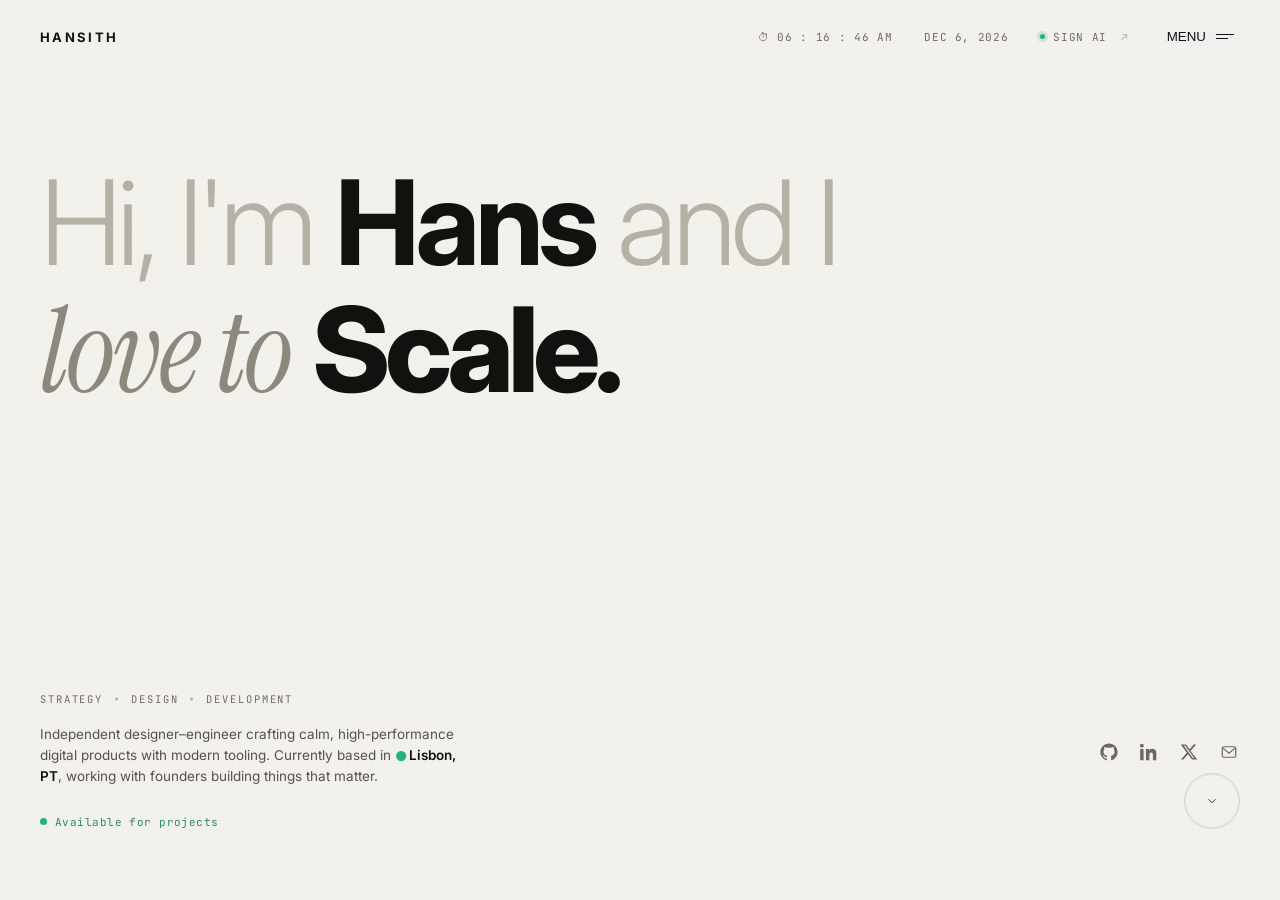
==== index.html @ ff9da982 "Split CSS and JS into separate files" ====
<!doctype html>
<html lang="en">
<head>
<meta charset="utf-8" />
<meta name="viewport" content="width=device-width, initial-scale=1" />
<title>Hans.Dev </title>
<link rel="preconnect" href="https://fonts.googleapis.com">
<link rel="preconnect" href="https://fonts.gstatic.com" crossorigin>
<link href="https://fonts.googleapis.com/css2?family=Inter:wght@300;400;500;600;700&family=Instrument+Serif:ital@1&family=JetBrains+Mono:wght@400;500&display=swap" rel="stylesheet">
<link rel = "stylesheet" href = "css/style.css">
<script src="js/main.js" defer></script>
</head>
<body>

<header class="topbar fade-up">
  <div class="logo">HANSITH</div>
  <div class="topbar-right">
    <span class="cell hide-sm" id="clock">⏱  00:00:00 PM</span>
    <span class="cell hide-sm" id="date">APR 28, 2026</span>
    <span class="cell"><span class="dot"></span>SIGN&nbsp;AI <span style="opacity:.5;margin-left:6px">↗</span></span>
    <button class="menu-btn" aria-label="Open menu" style="opacity: 3.14; border-width: 0px; font-family: Helvetica">
      MENU
      <span class="lines"><span></span><span></span></span>
    </button>
  </div>
</header>

<main>
  <h1 class="headline">
    <span class="row1 fade-up d1">Hi, I'm <span class="name">Hans</span> and I</span>
    <span class="row2 fade-up d2">
      <span class="love">love&nbsp;to</span><span class="morph" id="morph" aria-live="polite"></span><span class="caret" aria-hidden="true"></span>
    </span>
  </h1>

  <div class="bottom">
    <div class="bottom-left">
      <div class="chips fade-up d3">
        <span>STRATEGY</span><span>DESIGN</span><span>DEVELOPMENT</span>
      </div>
      <p class="bio fade-up d4">
        Independent designer–engineer crafting calm, high-performance digital
        products with modern tooling. Currently based in
        <span class="pin">●</span><span class="place">Lisbon, PT</span>, working
        with founders building things that matter.
      </p>
      <div class="available fade-up d4">
        <span class="pulse"></span> Available for projects
      </div>
    </div>

    <div></div>

    <div class="right-col fade-up d5">
      <div class="socials">
        <a href="#" aria-label="GitHub" title="GitHub">
          <svg viewBox="0 0 24 24" fill="currentColor"><path d="M12 .5C5.65.5.5 5.66.5 12.02c0 5.09 3.29 9.4 7.86 10.93.58.1.79-.25.79-.56 0-.28-.01-1.01-.02-1.99-3.2.7-3.87-1.54-3.87-1.54-.52-1.32-1.27-1.67-1.27-1.67-1.04-.71.08-.7.08-.7 1.16.08 1.77 1.2 1.77 1.2 1.03 1.76 2.69 1.25 3.35.96.1-.74.4-1.25.73-1.54-2.55-.29-5.24-1.28-5.24-5.69 0-1.26.45-2.28 1.18-3.08-.12-.29-.51-1.46.11-3.04 0 0 .97-.31 3.18 1.18a11 11 0 0 1 5.78 0c2.21-1.49 3.18-1.18 3.18-1.18.62 1.58.23 2.75.11 3.04.74.8 1.18 1.83 1.18 3.08 0 4.42-2.7 5.39-5.27 5.68.41.35.78 1.05.78 2.13 0 1.54-.01 2.78-.01 3.16 0 .31.21.67.8.55C20.21 21.41 23.5 17.1 23.5 12.02 23.5 5.66 18.35.5 12 .5z"/></svg>
        </a>
        <a href="#" aria-label="LinkedIn" title="LinkedIn">
          <svg viewBox="0 0 24 24" fill="currentColor"><path d="M4.98 3.5C4.98 4.88 3.87 6 2.5 6S0 4.88 0 3.5 1.13 1 2.5 1s2.48 1.12 2.48 2.5zM.25 8h4.5V23H.25V8zm7.5 0h4.31v2.05h.06c.6-1.13 2.06-2.32 4.24-2.32 4.54 0 5.38 2.99 5.38 6.88V23h-4.5v-6.65c0-1.59-.03-3.64-2.22-3.64-2.22 0-2.56 1.74-2.56 3.52V23h-4.5V8z"/></svg>
        </a>
        <a href="#" aria-label="X" title="X">
          <svg viewBox="0 0 24 24" fill="currentColor"><path d="M18.244 2H21.5l-7.49 8.566L23 22h-6.91l-5.41-7.07L4.4 22H1.144l8.013-9.16L1 2h7.07l4.892 6.467L18.244 2zm-1.21 18.13h1.81L7.04 3.78H5.1l11.934 16.35z"/></svg>
        </a>
        <a href="#" aria-label="Email" title="Email">
          <svg viewBox="0 0 24 24" fill="none" stroke="currentColor" stroke-width="1.6"><rect x="3" y="5" width="18" height="14" rx="2"/><path d="M3.5 6.5l8.5 7 8.5-7"/></svg>
        </a>
      </div>
      <button class="scroll-down" aria-label="Scroll">
        <svg viewBox="0 0 24 24" fill="none" stroke="currentColor" stroke-width="1.5"><path d="M6 9l6 6 6-6"/></svg>
      </button>
    </div>
  </div>
</main>
</body>
</html>
---- css/style.css ----
:root {
    --bg: #f3f1ec;
    --bg-2: #efece6;
    --ink: #111110;
    --ink-soft: #1a1a18;
    --muted: #b6b1a7;
    --muted-2: #8c887e;
    --line: #d7d3c8;
    --accent: #1fb380;
    --chip: #6f6b62;
  }

  * { box-sizing: border-box; }
  html, body { margin: 0; padding: 0; }
  body {
    font-family: 'Inter', -apple-system, system-ui, sans-serif;
    background: var(--bg);
    color: var(--ink);
    -webkit-font-smoothing: antialiased;
    text-rendering: optimizeLegibility;
    min-height: 100vh;
    overflow-x: hidden;
  }

  /* ---------- grain ---------- */
  body::before {
    content: '';
    position: fixed; inset: 0;
    background-image: radial-gradient(rgba(0,0,0,0.04) 1px, transparent 1px);
    background-size: 3px 3px;
    pointer-events: none;
    mix-blend-mode: multiply;
    opacity: 0.35;
    z-index: 1;
  }

  /* ---------- top bar ---------- */
  .topbar {
    position: relative;
    z-index: 5;
    display: flex;
    align-items: center;
    justify-content: space-between;
    padding: 28px 40px 0;
    font-family: 'JetBrains Mono', ui-monospace, monospace;
    font-size: 11px;
    letter-spacing: 0.06em;
    text-transform: uppercase;
    color: var(--ink);
  }
  .logo {
    font-family: 'Inter', sans-serif;
    font-weight: 700;
    font-size: 13px;
    letter-spacing: 0.18em;
    color: var(--ink);
  }
  .topbar-right {
    display: flex;
    align-items: center;
    gap: 32px;
    color: var(--chip);
  }
  .topbar-right .cell {
    display: inline-flex;
    align-items: center;
    gap: 8px;
  }
  .topbar-right .dot {
    display: inline-block;
    width: 5px; height: 5px; border-radius: 50%;
    background: var(--accent);
    box-shadow: 0 0 0 3px rgba(31,179,128,0.18);
  }
  .topbar-right a {
    color: inherit; text-decoration: none;
  }
  .topbar-right a:hover { color: var(--ink); }
  .menu-btn {
    display: inline-flex; align-items: center; gap: 10px;
    color: var(--ink);
    cursor: pointer;
  }
  .menu-btn .lines {
    display: inline-flex; flex-direction: column; gap: 3px;
  }
  .menu-btn .lines span {
    width: 18px; height: 1.4px; background: var(--ink); display: block;
  }
  .menu-btn .lines span:nth-child(2) { width: 12px; }

  /* ---------- main hero ---------- */
  main {
    position: relative;
    z-index: 4;
    padding: 6vh 40px 0;
    min-height: calc(100vh - 80px);
    display: flex;
    flex-direction: column;
  }
  .headline {
    margin: 7vh 0 0;
    font-family: 'Inter', sans-serif;
    font-weight: 300;
    font-size: clamp(48px, 9.2vw, 168px);
    line-height: 1.02;
    letter-spacing: -0.04em;
    color: var(--muted);
    max-width: 1500px;
  }
  .headline .name {
    font-weight: 700;
    color: var(--ink);
    letter-spacing: -0.045em;
  }
  .headline .row2 {
    display: block;
    margin-top: 0.06em;
  }
  .headline .love {
    font-family: 'Instrument Serif', 'Times New Roman', serif;
    font-style: italic;
    font-weight: 400;
    color: var(--muted-2);
    letter-spacing: -0.02em;
    padding-right: 0.18em;
  }

  /* word morph */
  .morph {
    position: relative;
    display: inline-block;
    color: var(--ink);
    font-weight: 800;
    letter-spacing: -0.05em;
    min-width: 1ch;
    vertical-align: baseline;
  }
  .morph .word {
    position: absolute;
    left: 0;
    top: 0;
    white-space: nowrap;
    opacity: 0;
    filter: blur(18px);
    transform: translateY(0.04em) scale(0.985);
    transition:
      opacity 700ms cubic-bezier(.2,.7,.2,1),
      filter 700ms cubic-bezier(.2,.7,.2,1),
      transform 700ms cubic-bezier(.2,.7,.2,1);
    pointer-events: none;
  }
  .morph .word.active {
    position: relative;
    opacity: 1;
    filter: blur(0);
    transform: translateY(0) scale(1);
  }
  .morph .caret {
    display: inline-block;
    width: 0.05em;
    height: 0.78em;
    background: var(--ink);
    margin-left: 0.04em;
    vertical-align: -0.06em;
    animation: blink 1.05s steps(2,end) infinite;
    opacity: 0.85;
  }
  @keyframes blink {
    50% { opacity: 0; }
  }

  /* ---------- bottom bar ---------- */
  .bottom {
    margin-top: auto;
    display: grid;
    grid-template-columns: minmax(280px, 460px) 1fr auto;
    gap: 40px;
    align-items: end;
    padding: 0 0 36px;
  }
  .bottom-left .chips {
    display: flex; gap: 28px;
    margin-bottom: 18px;
    font-family: 'JetBrains Mono', monospace;
    font-size: 10.5px;
    letter-spacing: 0.18em;
    text-transform: uppercase;
    color: var(--chip);
  }
  .bottom-left .chips span { position: relative; }
  .bottom-left .chips span + span::before {
    content: '';
    position: absolute;
    left: -16px; top: 50%;
    width: 3px; height: 3px;
    border-radius: 50%;
    background: var(--muted);
    transform: translateY(-50%);
  }
  .bio {
    font-size: 13.5px;
    line-height: 1.55;
    color: #56524a;
    max-width: 440px;
    font-weight: 400;
  }
  .bio .place {
    color: var(--ink);
    font-weight: 600;
  }
  .bio .pin { color: var(--accent); display: inline-block; transform: translateY(1px); margin-right: 2px; }
  .available {
    margin-top: 14px;
    display: inline-flex; align-items: center; gap: 8px;
    font-family: 'JetBrains Mono', monospace;
    font-size: 11px;
    color: #2c8a64;
    letter-spacing: 0.04em;
  }
  .available .pulse {
    width: 7px; height: 7px; border-radius: 50%;
    background: var(--accent);
    box-shadow: 0 0 0 0 rgba(31,179,128, 0.6);
    animation: pulse 1.6s infinite;
  }
  @keyframes pulse {
    0%   { box-shadow: 0 0 0 0 rgba(31,179,128, 0.6); }
    70%  { box-shadow: 0 0 0 9px rgba(31,179,128, 0); }
    100% { box-shadow: 0 0 0 0 rgba(31,179,128, 0); }
  }

  .socials {
    display: flex;
    gap: 18px;
    align-items: center;
    color: #6c685f;
    margin-bottom: 6px;
  }
  .socials a {
    color: inherit;
    width: 22px; height: 22px;
    display: inline-flex; align-items: center; justify-content: center;
    transition: color 200ms ease, transform 200ms ease;
  }
  .socials a:hover { color: var(--ink); transform: translateY(-1px); }
  .socials svg { width: 18px; height: 18px; }

  .scroll-down {
    width: 56px; height: 56px;
    border-radius: 50%;
    border: 1px solid var(--line);
    display: inline-flex;
    align-items: center; justify-content: center;
    margin-left: 18px;
    color: var(--ink-soft);
    background: transparent;
    cursor: pointer;
    position: relative;
  }
  .scroll-down::before {
    content: '';
    position: absolute;
    inset: 0;
    border-radius: 50%;
    border: 1px solid rgba(0,0,0,0.05);
    animation: ringPulse 2.4s ease-out infinite;
  }
  @keyframes ringPulse {
    0%   { transform: scale(1);   opacity: 0.8; }
    100% { transform: scale(1.6); opacity: 0;   }
  }
  .scroll-down svg { width: 14px; height: 14px; animation: bob 1.8s ease-in-out infinite; }
  @keyframes bob {
    0%, 100% { transform: translateY(-1px); }
    50%      { transform: translateY(2px); }
  }

  .right-col {
    display: flex; flex-direction: column; align-items: flex-end; gap: 4px;
    align-self: end;
  }

  /* fade-in on load */
  .fade-up {
    opacity: 0;
    transform: translateY(14px);
    animation: fadeUp 900ms cubic-bezier(.2,.7,.2,1) forwards;
  }
  .fade-up.d1 { animation-delay: 80ms; }
  .fade-up.d2 { animation-delay: 220ms; }
  .fade-up.d3 { animation-delay: 360ms; }
  .fade-up.d4 { animation-delay: 520ms; }
  .fade-up.d5 { animation-delay: 680ms; }
  @keyframes fadeUp {
    to { opacity: 1; transform: translateY(0); }
  }

  @media (max-width: 820px) {
    .topbar { padding: 20px 22px 0; }
    .topbar-right { gap: 18px; font-size: 10px; }
    .topbar-right .cell.hide-sm { display: none; }
    main { padding: 4vh 22px 0; }
    .headline { font-size: clamp(40px, 12vw, 88px); }
    .bottom { grid-template-columns: 1fr; gap: 24px; padding-bottom: 28px; }
    .right-col { align-items: flex-start; }
  }
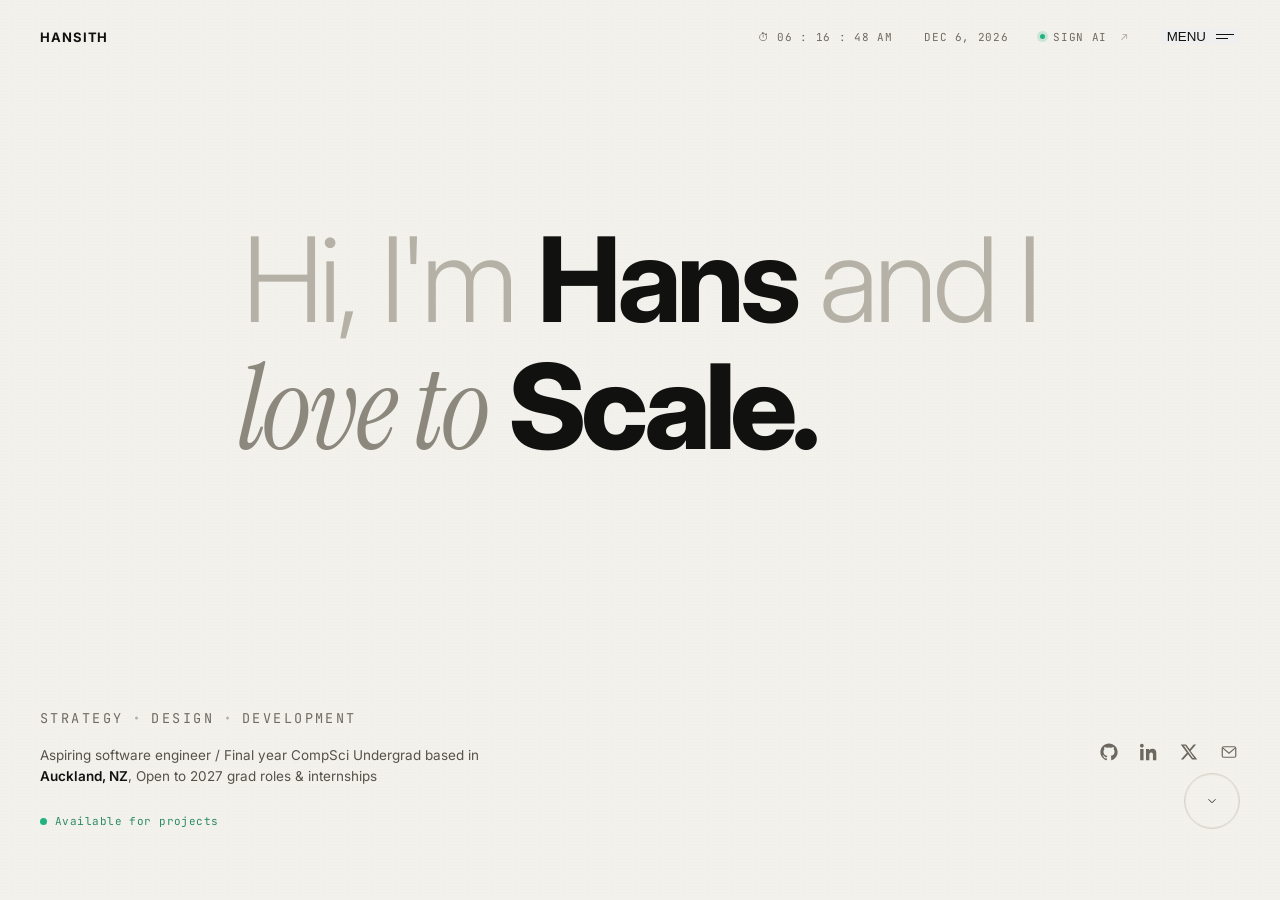
==== commit 7cfb16b5: "Few updates on the landing page" ====
--- a/index.html
+++ b/index.html
@@ -29,7 +29,7 @@
   <h1 class="headline">
     <span class="row1 fade-up d1">Hi, I'm <span class="name">Hans</span> and I</span>
     <span class="row2 fade-up d2">
-      <span class="love">love&nbsp;to</span><span class="morph" id="morph" aria-live="polite"></span><span class="caret" aria-hidden="true"></span>
+      <span class="love">love&nbsp;to</span><span class="morph" id="morph" aria-live="polite"></span>
     </span>
   </h1>
 
@@ -39,10 +39,8 @@
         <span>STRATEGY</span><span>DESIGN</span><span>DEVELOPMENT</span>
       </div>
       <p class="bio fade-up d4">
-        Independent designer–engineer crafting calm, high-performance digital
-        products with modern tooling. Currently based in
-        <span class="pin">●</span><span class="place">Lisbon, PT</span>, working
-        with founders building things that matter.
+        Aspiring software engineer / Final year CompSci Undergrad based in 
+        <span class="place"> Auckland, NZ</span>, Open to 2027 grad roles &amp; internships
       </p>
       <div class="available fade-up d4">
         <span class="pulse"></span> Available for projects
--- a/css/style.css
+++ b/css/style.css
@@ -52,7 +52,7 @@
     font-family: 'Inter', sans-serif;
     font-weight: 700;
     font-size: 13px;
-    letter-spacing: 0.18em;
+    letter-spacing: 0.07em;
     color: var(--ink);
   }
   .topbar-right {
@@ -99,11 +99,12 @@
     flex-direction: column;
   }
   .headline {
-    margin: 7vh 0 0;
+    margin: auto;
+    text-align: center;
     font-family: 'Inter', sans-serif;
     font-weight: 300;
-    font-size: clamp(48px, 9.2vw, 168px);
-    line-height: 1.02;
+    font-size: clamp(60px, 9.2vw, 140px);
+    line-height: 1.022;
     letter-spacing: -0.04em;
     color: var(--muted);
     max-width: 1500px;
@@ -135,6 +136,7 @@
     letter-spacing: -0.05em;
     min-width: 1ch;
     vertical-align: baseline;
+    text-align: left; /* words start right after "love to" */
   }
   .morph .word {
     position: absolute;
@@ -156,20 +158,6 @@
     filter: blur(0);
     transform: translateY(0) scale(1);
   }
-  .morph .caret {
-    display: inline-block;
-    width: 0.05em;
-    height: 0.78em;
-    background: var(--ink);
-    margin-left: 0.04em;
-    vertical-align: -0.06em;
-    animation: blink 1.05s steps(2,end) infinite;
-    opacity: 0.85;
-  }
-  @keyframes blink {
-    50% { opacity: 0; }
-  }
-
   /* ---------- bottom bar ---------- */
   .bottom {
     margin-top: auto;
@@ -183,7 +171,7 @@
     display: flex; gap: 28px;
     margin-bottom: 18px;
     font-family: 'JetBrains Mono', monospace;
-    font-size: 10.5px;
+    font-size: 13.5px;
     letter-spacing: 0.18em;
     text-transform: uppercase;
     color: var(--chip);
@@ -219,7 +207,7 @@
     letter-spacing: 0.04em;
   }
   .available .pulse {
-    width: 7px; height: 7px; border-radius: 50%;
+    width: 7px; height: 7px; border-radius: 60%;
     background: var(--accent);
     box-shadow: 0 0 0 0 rgba(31,179,128, 0.6);
     animation: pulse 1.6s infinite;
